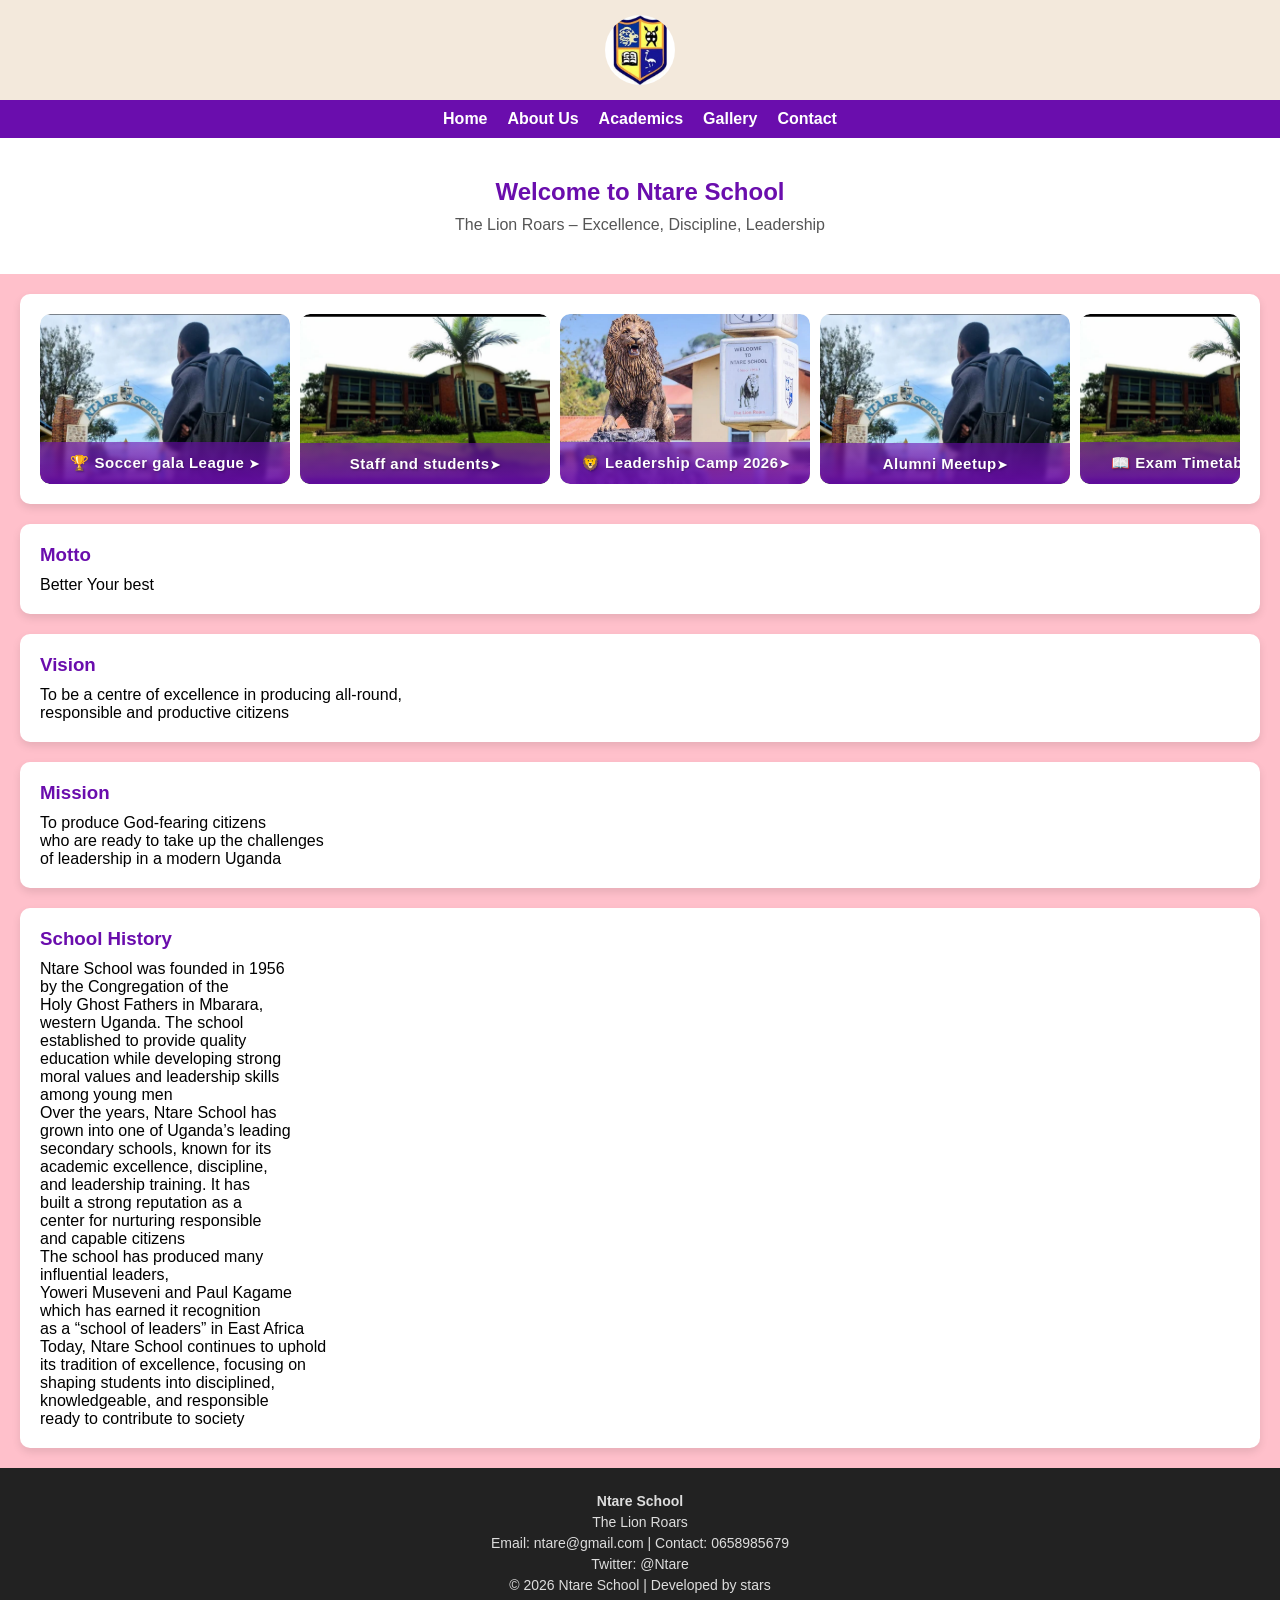
==== index.html @ 85980cd6 "Add files via upload" ====
<!DOCTYPE html>
<html lang="en">
<head>
<meta charset="UTF-8">
<meta name="viewport" content="width=device-width, initial-scale=1.0">
<title>Ntare School</title>

<style>
*{
    margin:0;
    padding:0;
    box-sizing:border-box;
}

body{
    font-family: Arial, sans-serif;
    background-color:#f9f5ef;
}


.badge {
    display: flex;
    align-items: center;
    justify-content: center;
    background-color: #f3e9dc;
    padding: 15px;
}

.badge img {
    border-radius: 50%;
}


.navbar {
    background-color: #6a0dad;
    padding: 10px;
}

.bar {
    display: flex;
    justify-content: center;
    flex-wrap: wrap;
    gap: 20px;
}

.bar a {
    color: white;
    text-decoration: none;
    font-weight: bold;
}

.bar a:hover {
    text-decoration: underline;
}


.hero {
    text-align: center;
    padding: 40px 20px;
    background-color: #fff;
}

.hero h1 {
    color: #6a0dad;
    margin-bottom: 10px;
}

.hero p {
    color: #555;
}


.container {
    display:flex;
    flex-direction: column;
    gap: 20px;
    padding: 20px;
}

.card {
    background: white;
    padding: 20px;
    border-radius: 10px;
    box-shadow: 0 4px 8px rgba(0,0,0,0.1);
}

.card h3 {
    margin-bottom: 10px;
    color: #6a0dad;
}



.slider {
    overflow: hidden;
    width: 100%;
    border-radius: 10px;
    position: relative;
}


.slide-track {
    display: flex;
    width: calc(260px * 10); 
    animation: scroll 24s linear infinite;
}


.slide {
    width: 250px;      
    flex-shrink: 0;
    margin-right: 10px;
    background-color: #f0f0f0;
    border-radius: 10px;
    overflow: hidden;   
    position: relative; 
}


.slide img {
    width: 100%;
    height: 170px;  
    object-fit: cover;   
    display: block;
    border-radius: 10px;
    transition: transform 0.2s ease;
}

.slide:hover img {
    transform: scale(1.02);
}

.slide .news-overlay {
    position: absolute;
    bottom: 0;
    left: 0;
    right: 0;
    background: linear-gradient(to top, rgba(106, 13, 173, 0.9), rgba(106, 13, 173, 0.6));
    color: white;
    padding: 12px 10px;
    text-align: center;
    backdrop-filter: blur(2px);
    border-radius: 0 0 10px 10px;
    transition: all 0.3s ease;
}


.news-overlay a {
    color: white;
    text-decoration: none;
    font-family: 'Segoe UI', 'Arial', sans-serif;
    font-weight: bold;
    font-size: 15px;
    letter-spacing: 0.5px;
    display: block;
    text-shadow: 1px 1px 2px rgba(0,0,0,0.3);
    transition: transform 0.2s, color 0.2s;
}


.news-overlay a:hover {
    color: #ffdd55;
    text-decoration: underline;
    transform: scale(1.02);
}

.news-overlay a::after {
    content: " ➤";
    font-size: 12px;
    transition: margin-left 0.2s;
    display: inline-block;
}

.news-overlay a:hover::after {
    margin-left: 5px;
}


@media (max-width: 600px) {
    .slide .news-overlay {
        padding: 8px 6px;
    }
    .news-overlay a {
        font-size: 12px;
    }
}


@keyframes scroll {
    0% {
        transform: translateX(0);
    }
    100% {
        transform: translateX(-50%); 
    }
}


.slider:hover .slide-track {
    animation-play-state: paused;
}

/* FOOTER */
.foot {
    background-color: #222;
    color: #ddd;
    text-align: center;
    padding: 20px;
}

.foot p {
    margin: 5px 0;
    font-size: 14px;
}

@media (max-width: 600px) {
    .hero h1 {
        font-size: 22px;
    }

    .bar {
        gap: 10px;
    }

    .slide {
        width: 170px;          
        margin-right: 8px;
    }
    
    .slide img {
        height: 130px;         
        object-fit: cover;
    }

    .slide-track {
        width: calc(178px * 10);
    }
}


@media (max-width: 480px) {
    .slide {
        width: 150px;
    }
    .slide img {
        height: 115px;
    }
    .slide-track {
        width: calc(158px * 10);
    }
}

/* --- Badge: smaller image on mobile --- */
@media (max-width: 600px) {
    .badge {
        padding: 10px;
    }
    .badge img {
        width: 50px !important;
        height: 50px !important;
    }
}

/* --- Navbar: stack links vertically on very small screens --- */
@media (max-width: 380px) {
    .bar {
        flex-direction: column;
        align-items: center;
        gap: 8px;
    }
    .bar a {
        font-size: 14px;
    }
}

/* --- Hero: tighter padding and smaller text on mobile --- */
@media (max-width: 600px) {
    .hero {
        padding: 25px 15px;
    }
    .hero p {
        font-size: 14px;
    }
}

/* --- Cards: reduce padding on small screens --- */
@media (max-width: 600px) {
    .container {
        padding: 12px;
        gap: 12px;
    }
    .card {
        padding: 14px;
    }
    .card h3 {
        font-size: 16px;
    }
    .card p {
        font-size: 14px;
        line-height: 1.6;
    }
}

/* --- Footer: smaller text and tighter padding on mobile --- */
@media (max-width: 600px) {
    .foot {
        padding: 15px 10px;
    }
    .foot p {
        font-size: 12px;
    }
}

/* --- All images: never overflow their container --- */
img {
    max-width: 100%;
    height: auto;
}

/* --- Prevent horizontal scroll on whole page --- */
body {
    overflow-x: hidden;
}


</style>
<link rel="stylesheet" href="school.css">
</head>

<body>

<header>
<div class="badge">
    <img src="badge.jpeg" width="70" height="70" alt="School Badge">
</div>
</header>

<nav class="navbar">
    <div class="bar">
        <a href="index.html">Home</a>
        <a href="about.html">About Us</a>
        <a href="academics.html">Academics</a>
        <a href="gallery.html">Gallery</a>
        <a href="contact.html">Contact</a>
    </div>
</nav>

<section class="hero">
    <h1>Welcome to Ntare School</h1>
    <p>The Lion Roars – Excellence, Discipline, Leadership</p>
</section>

<section class="container">

<div class="card">
  <div class="slider">
    <div class="slide-track">
      
      <div class="slide">
          <img src="rota.jpg" alt="Rota image">
          <div class="news-overlay">
              <a href="#" target="_blank">🏆 Soccer gala League </a>
          </div>
      </div>
      <div class="slide">
          <img src="library.jpg" alt="Library image">
          <div class="news-overlay">
              <a href="#" target="_blank"> Staff and students</a>
          </div>
      </div>
      <div class="slide">
          <img src="lion.jpg" alt="Lion pride">
          <div class="news-overlay">
              <a href="#" target="_blank">🦁 Leadership Camp 2026</a>
          </div>
      </div>
      
      <div class="slide">
          <img src="rota.jpg" alt="Rota duplicate for seamless loop">
          <div class="news-overlay">
              <a href="#" target="_blank">Alumni Meetup</a>
          </div>
      </div>
      <div class="slide">
          <img src="library.jpg" alt="Library duplicate">
          <div class="news-overlay">
              <a href="#" target="_blank">📖 Exam Timetable Out</a>
          </div>
      </div>
      
      
      <div class="slide">
          <img src="rota.jpg" alt="Rota seamless">
          <div class="news-overlay">
              <a href="#" target="_blank">🏆 Champions League Victory</a>
          </div>
      </div>
      <div class="slide">
          <img src="library.jpg" alt="Library seamless">
          <div class="news-overlay">
              <a href="#" target="_blank">📚 New Library Opening</a>
          </div>
      </div>
      <div class="slide">
          <img src="lion.jpg" alt="Lion seamless">
          <div class="news-overlay">
              <a href="#" target="_blank">🦁 Leadership Camp 2026</a>
          </div>
      </div>
      <div class="slide">
          <img src="rota.jpg" alt="Rota extra">
          <div class="news-overlay">
              <a href="#" target="_blank">🎓 Alumni Meetup</a>
          </div>
      </div>
      <div class="slide">
          <img src="library.jpg" alt="Library extra">
          <div class="news-overlay">
              <a href="#" target="_blank">📖 Exam Timetable Out</a>
          </div>
      </div>
    </div>
  </div>
</div>
    
    <div class="card">
        <h3>Motto</h3>
        <p>Better Your best</p>
    </div>

    <div class="card">
        <h3>Vision</h3>
        <p>
            To be a centre of excellence in producing all-round, <br>
            responsible and productive citizens
        </p>
    </div>

    <div class="card">
        <h3>Mission</h3>
        <p> To produce God-fearing citizens<br>
        who are ready to take up the challenges<br>
        of leadership in a modern Uganda
        </p>
    </div>

    <div class="card">
        <h3>School History</h3>
        <p>
Ntare School was founded in 1956 <br>
by the Congregation of the  <br>
Holy Ghost Fathers in Mbarara, <br>
western Uganda. The school  <br>
established to provide quality <br>
education while developing strong <br>
moral values and leadership skills <br>
among young men <br>
Over the years, Ntare School has <br>
grown into one of Uganda’s leading <br>
secondary schools, known for its <br>
academic excellence, discipline, <br>
and leadership training. It has <br>
built a strong reputation as a <br>
center for nurturing responsible <br>
and capable citizens <br>
The school has produced many <br>
influential leaders,  <br>
Yoweri Museveni and Paul Kagame <br>
which has earned it recognition <br>
as a “school of leaders” in East Africa <br>
Today, Ntare School continues to uphold <br>
its tradition of excellence, focusing on <br>
shaping students into disciplined, <br>
knowledgeable, and responsible  <br>
ready to contribute to society <br>
        </p>
    </div>

</section>

<footer class="foot">
    <p><strong>Ntare School</strong></p>
    <p>The Lion Roars</p>
    <p>Email: ntare@gmail.com | Contact: 0658985679</p>
    <p>Twitter: @Ntare</p>
    <p>© 2026 Ntare School | Developed by stars</p>
</footer>

</body>
</html>
---- school.css ----
/*About Page*/
#overview{
    background-color: black;
    text-align: center;
    color:white;
    font-family: Verdana, Geneva, Tahoma, sans-serif;
    text-shadow: 3px 6px 5px blue,-3px -6px 5px magenta;
     padding:15px;
}
.history{
    font-size: 1.3em;
    color:rgb(0, 0, 0);
    border: 10px solid rgb(38, 5, 61);
    text-align: center;
    padding: 50px;
    margin-left:0px;
    font-family: 'Times New Roman', Times, serif;
}
#background{
    background-color: rgb(38,5,6);
    text-align: center;
    color:rgb(255, 255, 255);
    font-family: Verdana, Geneva, Tahoma, sans-serif;
    text-shadow: 3px 6px 5px blue,-3px -6px 5px magenta;
    padding:15px;
}
.back{
    color:black;
    margin:50px;
    font-weight: bold;
    font-size: 1.1em;
}
#headteachers{
    background-color: rgb(38,5,61);
    text-align: center;
    color:white;
    font-family: Verdana, Geneva, Tahoma, sans-serif;
    text-shadow: 3px 6px 5px blue,-3px -6px 5px magenta;
    padding:15px;
}
.alumnus{
    border:5px solid black;
   text-align: center;
   background-color: black;
}
@media screen and (max-width:600px ) {
    body{
        width :100%
    }
    
}

.decoration{
    background-color: #00ffff;
    margin:0px;
}

/* =============================================
   RESPONSIVE — TABLET (max-width: 768px)
   ============================================= */
@media screen and (max-width: 768px) {

    .history {
        font-size: 1em;
        padding: 25px;
        border-width: 6px;
    }

    .back {
        margin: 25px;
        font-size: 1em;
    }

    .alumnus img {
        height: 140px;
    }
}

/* =============================================
   RESPONSIVE — MOBILE (max-width: 600px)
   ============================================= */
@media screen and (max-width: 600px) {

    .badge { padding: 10px; }
    .badge img { width: 50px; height: 50px; }

    .bar { gap: 10px; }

    .decoration { padding: 10px; }

    #overview { font-size: 17px; padding: 10px; }
    #background, #headteachers { font-size: 15px; padding: 10px; }

    .history {
        font-size: 0.85em;
        padding: 12px;
        border-width: 4px;
        text-align: left;
    }

    .back {
        margin: 12px;
        font-size: 0.9em;
        line-height: 1.7;
    }

    .alumnus {
        flex-wrap: nowrap;
        justify-content: flex-start;
        overflow-x: auto;
        -webkit-overflow-scrolling: touch;
        padding: 10px;
        gap: 8px;
    }

    .alumnus img {
        height: 120px;
        width: auto;
        flex-shrink: 0;
    }

    .foot { padding: 15px 10px; }
    .foot p { font-size: 12px; }
}

/* =============================================
   RESPONSIVE — SMALL PHONES (max-width: 380px)
   ============================================= */
@media screen and (max-width: 380px) {

    .bar {
        flex-direction: column;
        align-items: center;
        gap: 8px;
    }

    .bar a { font-size: 14px; }
    #overview { font-size: 15px; }

    .history {
        font-size: 0.78em;
        padding: 8px;
    }

    .back {
        margin: 8px;
        font-size: 0.85em;
    }

    .alumnus img { height: 100px; }
}

/* Gallery page */
 *{
      margin:0;
      padding:0;
    }
    body {
      font-family: Arial, sans-serif;
      margin: 0;
      background:pink;
    }

    .headerr{
        display:flex;
      background-color: rgb(10, 167, 167);
      height:100px;
      padding:20px;
      align-items:center;
      margin:0;
      width:100%;
    }
    
    .headerr img{
        height:280px;
        width:170px;
        margin:0;
        top:0;
        left:0;
        position:absolute;
    }
    .headerr .buttons{
        display:flex;
        gap:300px;

    }
    .headerr .buttons h1{
        font-weight: 800;
        font-style: italic;
        color:black;
    }
    .headerr .buttons button{
        height:70px;
        width:100px;
        background-color: black;
        color: rgb(230, 230, 234);
        padding:2opx;
        border-radius:10px;
        font-size:30px;
        font-weight:500;
        font-family: 'Gill Sans', 'Gill Sans MT', Calibri, 'Trebuchet MS', sans-serif;
    }
    h1 {
      text-align: center;
    }

    .tab {
      display: flex;
      justify-content:center;
      gap: 100px;
      margin-bottom: 20px;
      margin:0;
      width:100%;
      height:100px;
      background-color: pink;
      align-items:center;
    }

    .tab button {
      width:150px;
      height:50px;
      padding: 10px;
      border: none;
      background: #333;
      color: white;
      cursor: pointer;
      border-radius: 5px;
    }

    .tab button:hover {
      background: #555;
    }

    .gallery {
        margin:0;
      display:flex;
      gap: 20px;
      width:100%;
      height:100%;

    }

    .gallery img {
      width: 500px;
      height: 500px;
      object-fit: cover;
      border-radius: 10px;
      cursor: pointer;
    }

    /* Hide other sections by default */
    #classr, #libr, #labaratory, #campusg {
      display: none;
    }

    /* =============================================
   GALLERY PAGE — FULL STYLES + RESPONSIVE
   ============================================= */

* {
    margin: 0;
    padding: 0;
}

body {
    font-family: Arial, sans-serif;
    margin: 0;
    background: pink;
    overflow-x: hidden;
}

/* --- Header --- */
.headerr {
    display: flex;
    background-color: rgb(10, 167, 167);
    height: 100px;
    padding: 20px;
    align-items: center;
    margin: 0;
    width: 100%;
}

.headerr img {
    height: 280px;
    width: 170px;
    margin: 0;
    top: 0;
    left: 0;
    position: absolute;
}

.headerr .buttons {
    display: flex;
    gap: 300px;
}

.headerr .buttons h1 {
    font-weight: 800;
    font-style: italic;
    color: black;
}

.headerr .buttons button {
    height: 70px;
    width: 100px;
    background-color: black;
    color: rgb(230, 230, 234);
    border-radius: 10px;
    font-size: 30px;
    font-weight: 500;
    font-family: 'Gill Sans', 'Gill Sans MT', Calibri, 'Trebuchet MS', sans-serif;
    border: none;
    cursor: pointer;
}

h1 {
    text-align: center;
}

/* --- Tab buttons --- */
.tab {
    display: flex;
    justify-content: center;
    gap: 100px;
    margin: 0;
    width: 100%;
    height: 100px;
    background-color: pink;
    align-items: center;
}

.tab button {
    width: 150px;
    height: 50px;
    padding: 10px;
    border: none;
    background: #333;
    color: white;
    cursor: pointer;
    border-radius: 5px;
}

.tab button:hover {
    background: #555;
}

/* --- Gallery --- */
.gallery {
    margin: 0;
    display: flex;
    flex-wrap: wrap;
    gap: 20px;
    width: 100%;
    height: 100%;
    padding: 20px;
}

.gallery img {
    width: 500px;
    height: 500px;
    object-fit: cover;
    border-radius: 10px;
    cursor: pointer;
}

/* Hide other sections by default */
#classr, #libr, #labaratory, #campusg {
    display: none;
}

/* =============================================
   RESPONSIVE — TABLET (max-width: 768px)
   ============================================= */
@media screen and (max-width: 768px) {

    .headerr {
        height: auto;
        padding: 15px 15px 15px 100px;
    }

    .headerr img {
        height: 100px;
        width: 80px;
    }

    .headerr .buttons {
        gap: 40px;
        align-items: center;
    }

    .headerr .buttons h1 {
        font-size: 20px;
    }

    .headerr .buttons button {
        height: 45px;
        width: 80px;
        font-size: 18px;
    }

    .tab {
        gap: 20px;
        height: auto;
        padding: 15px 10px;
        flex-wrap: wrap;
    }

    .tab button {
        width: 120px;
        height: 45px;
        font-size: 13px;
    }

    .gallery {
        padding: 15px;
        gap: 15px;
    }

    .gallery img {
        width: calc(50% - 10px);
        height: 220px;
    }
}

/* =============================================
   RESPONSIVE — MOBILE (max-width: 600px)
   ============================================= */
@media screen and (max-width: 600px) {

    .headerr {
        height: auto;
        padding: 10px 10px 10px 80px;
        gap: 10px;
    }

    .headerr img {
        height: 70px;
        width: 60px;
    }

    .headerr .buttons {
        gap: 15px;
        flex-direction: column;
        align-items: flex-start;
    }

    .headerr .buttons h1 {
        font-size: 16px;
    }

    .headerr .buttons button {
        height: 35px;
        width: 65px;
        font-size: 14px;
        border-radius: 6px;
    }

    .tab {
        gap: 8px;
        padding: 12px 8px;
        height: auto;
        flex-wrap: wrap;
        justify-content: center;
    }

    .tab button {
        width: 90px;
        height: 38px;
        font-size: 11px;
        padding: 6px;
    }

    .gallery {
        flex-direction: column;
        align-items: center;
        padding: 10px;
        gap: 12px;
    }

    .gallery img {
        width: 100%;
        height: 220px;
    }
}

/* =============================================
   RESPONSIVE — SMALL PHONES (max-width: 380px)
   ============================================= */
@media screen and (max-width: 380px) {

    .headerr {
        padding: 8px 8px 8px 70px;
    }

    .headerr img {
        height: 55px;
        width: 50px;
    }

    .headerr .buttons h1 {
        font-size: 13px;
    }

    .headerr .buttons button {
        height: 30px;
        width: 55px;
        font-size: 12px;
    }

    .tab button {
        width: 75px;
        height: 34px;
        font-size: 10px;
    }

    .gallery img {
        height: 180px;
    }
}
    /* Academics Page*/
   


main{
    padding: 10px;
    background-color: pink;

}
.mm {
    color: maroon;

}
.grown{
    background-color: peru;
}
table{
    width: 100%;
    border-collapse: collapse;
    background: whitesmoke;

}
#td{
    align-items: center;
    color:blue;
    border: none;
}
table th, table td{
    padding: 15px;
    
    text-align: left;

}
.sport-A{
    display: grid;
    gap: 20px;
    margin-top: 20px;

}
#list{
    color: #333;
}
.hero{
    align-content: center;
}
#curriculum table{
    align-items: center;
    align-content: center;

}
.sport{
    text-align: center;
    
}
#books{
    width:40%;
    float :left;
}
#teachers{
    width:40%;
    float :right;
}
#co-curricular {
    
    display: block;
    clear : both;
}
.book{
    background-color:whitesmoke;
    font-size: 20px;
    font-family: Arial, Helvetica, sans-serif;
    gap:20px;
    margin-top: 50px;

}

#co-curricular h2{
    color: maroon;
}
#curriculum h2{
    color: yellow; 
}
.table h3{
    color: maroon;
}
#curriculum p{
    color: white;
}
#books {
   color: maroon; 
}
#t{
    color:blue;
    border: none;
}
#teachers {
    color:maroon;
} 

.sport {
     color: maroon;

}
.table{
    display: flex;
    
    gap: 50px;
    margin-top: 20px;
    background-color: whitesmoke;
    font-size: 20px;
    font-family: Arial, Helvetica, sans-serif;


}
.myimage{
    background-image: url(camp.jpg);
    background-repeat: no-repeat;
    background-position: relative;
    background-attachment: fixed;
    background-size: cover;
    color: blue;
    font-size: 1.3em;
    font-family: Verdana, Geneva, Tahoma, sans-serif;
    opacity: 2,0;
    width: 100%;
    height: 300px;
}

/* =============================================
   ACADEMICS PAGE RESPONSIVE
   ============================================= */

/* --- Tablet (max-width: 768px) --- */
@media screen and (max-width: 768px) {

    .myimage {
        height: 200px;
        background-attachment: scroll;
    }

    .table {
        flex-direction: column;
        gap: 20px;
    }

    #books {
        width: 100%;
        float: none;
    }

    #teachers {
        width: 100%;
        float: none;
    }

    .book {
        font-size: 16px;
        margin-top: 30px;
    }

    table th, table td {
        padding: 10px;
        font-size: 15px;
    }
}

/* --- Mobile (max-width: 600px) --- */
@media screen and (max-width: 600px) {

    main {
        padding: 6px;
    }

    .myimage {
        height: 160px;
        background-attachment: scroll;
        font-size: 1em;
    }

    .myimage h2 {
        font-size: 16px;
    }

    .myimage p {
        font-size: 13px;
    }

    .mm {
        padding: 10px;
        font-size: 14px;
    }

    /* Tables stack on mobile */
    .table {
        flex-direction: column;
        gap: 15px;
        font-size: 15px;
        padding: 10px;
    }

    table {
        width: 100%;
        font-size: 13px;
    }

    table th, table td {
        padding: 8px;
        font-size: 13px;
    }

    /* Books and teachers stack vertically */
    #books {
        width: 100%;
        float: none;
        padding: 10px;
        font-size: 15px;
    }

    #teachers {
        width: 100%;
        float: none;
        padding: 10px;
        font-size: 15px;
    }

    #co-curricular {
        clear: both;
        padding: 10px;
    }

    .book {
        font-size: 15px;
        margin-top: 20px;
        padding: 10px;
    }

    .sport-A {
        gap: 12px;
        margin-top: 12px;
    }

    .sport {
        padding: 10px;
        font-size: 15px;
    }

    #list {
        padding-left: 20px;
        font-size: 14px;
    }

    /* Navbar */
    .bar {
        gap: 10px;
    }

    /* Badge */
    .badge { padding: 10px; }
    .badge img { width: 50px; height: 50px; }

    /* Footer */
    .foot { padding: 15px 10px; }
    .foot p { font-size: 12px; }
}

/* --- Small phones (max-width: 380px) --- */
@media screen and (max-width: 380px) {

    .bar {
        flex-direction: column;
        align-items: center;
        gap: 8px;
    }

    .bar a { font-size: 14px; }

    .myimage {
        height: 130px;
        font-size: 0.85em;
    }

    table th, table td {
        padding: 6px;
        font-size: 12px;
    }

    .book {
        font-size: 13px;
    }

    #books, #teachers {
        font-size: 13px;
    }
}

/* CONTACT PAGE */
.final{
  display: flex; /*puts the children divs in a row*/
  gap : 30px; /* space between them */
}

.mess {
 /* makes them equal width */ text-align: justify; border-radius: 10%;
  padding: 20px; background-color: whitesmoke;
}
 
.overlay h1 {font-size: 50px;margin: 0;}
.overlay p {font-size: 30px;color: #ffd700; }

#sch{
    font-family: 'Times New Roman', Times, serif;
    font-size: 30px;flex-direction: right; margin: 0;}
hr{height: 5px;border:none; background: yellow; border-style: groove;}
#slogan{
    font-style: italic;
    font-size: 15px;
    color: aliceblue;
    margin: 0;
    
}
footer{
    background-color:dark blue;}
table{
    width: 50%;
    border-radius: 50%; border-collapse: collapse;
    border-style: groove;
}
.icon{
    align-items: right; display: flex;}

button{
    color:whitesmoke;background:rgb(2, 19, 2); text-align: center;
    font-family: Cambria, Cochin, Georgia, Times, 'Times New Roman', serif;
    border-radius: 10%; height: 50px; width: 70px;
}
button:hover{ background-color: royalblue;}
.tel{
    display: flex;
    gap:200px;
    align-items:center;
    justify-content:center;
    padding:20px;
    font-weight:500;
    font-family: Georgia, 'Times New Roman', Times, serif;
}
.mes{
    width:380px;
    display:flex;
    flex-direction:column;
    gap:25px;
}
.mess input{
padding:10px;
height:20px;
width:200px;

}
.mess textarea{
resize:none;
width:200px;
}


.nta {  position: relative;
  width: 100%;  height: 300px;   overflow: hidden;}

.nta img {width: 100%;height: 100%; object-fit: cover; opacity: 90%; }

.overlay {position: absolute;
  top: 50%;left: 50px;transform: translateY(-50%);color: white;
}


/* =============================================
   CONTACT PAGE RESPONSIVE
   ============================================= */

/* --- Tablet (max-width: 768px) --- */
@media screen and (max-width: 768px) {

    .final {
        flex-direction: column;
        gap: 20px;
    }

    .mess {
        width: 100%;
        padding: 15px;
    }

    .tel {
        gap: 50px;
        padding: 15px;
    }

    table {
        width: 100%;
    }

    .mes {
        width: 100%;
        gap: 15px;
    }

    .mess input {
        width: 100%;
    }

    .mess textarea {
        width: 100%;
    }

    .nta {
        height: 220px;
    }

    .overlay h1 {
        font-size: 35px;
    }

    .overlay p {
        font-size: 20px;
    }

    button {
        width: 100%;
        height: 45px;
        border-radius: 8px;
    }
}

/* --- Mobile (max-width: 600px) --- */
@media screen and (max-width: 600px) {

    /* Badge */
    .badge { padding: 10px; }
    .badge img { width: 50px; height: 50px; }

    /* Hero */
    .hero {
        padding: 20px 10px;
    }

    .hero h1 {
        font-size: 20px;
    }

    /* Banner image */
    .nta {
        height: 160px;
    }

    .overlay {
        left: 15px;
    }

    .overlay h1 {
        font-size: 22px;
    }

    .overlay p {
        font-size: 15px;
    }

    /* Contact layout stacks fully */
    .final {
        flex-direction: column;
        gap: 15px;
        padding: 0 10px;
    }

    .mess {
        width: 100%;
        padding: 12px;
        border-radius: 8px;
    }

    /* Address/Email/Phone section */
    .tel {
        flex-direction: column;
        gap: 5px;
        padding: 10px;
        text-align: center;
    }

    table {
        width: 100%;
        border: none;
    }

    /* Form fields full width */
    .mes {
        width: 100%;
        gap: 12px;
    }

    .mess input {
        width: 100%;
        height: 35px;
        padding: 8px;
        font-size: 14px;
    }

    .mess textarea {
        width: 100%;
        font-size: 14px;
    }

    /* Submit button full width */
    button {
        width: 100%;
        height: 45px;
        font-size: 15px;
        border-radius: 8px;
        margin-top: 5px;
    }

    /* Questions section text */
    .mess h2 {
        font-size: 18px;
    }

    .mess p {
        font-size: 13px;
        line-height: 1.6;
    }

    /* Footer */
    .foot { padding: 15px 10px; }
    .foot p { font-size: 12px; }

    /* Navbar */
    .bar { gap: 10px; }
}

/* --- Small phones (max-width: 380px) --- */
@media screen and (max-width: 380px) {

    .bar {
        flex-direction: column;
        align-items: center;
        gap: 8px;
    }

    .bar a { font-size: 14px; }

    .nta { height: 130px; }

    .overlay h1 { font-size: 18px; }
    .overlay p { font-size: 13px; }

    .mess input {
        height: 32px;
        font-size: 13px;
    }

    .mess textarea {
        font-size: 13px;
    }

    button {
        height: 40px;
        font-size: 13px;
    }
}
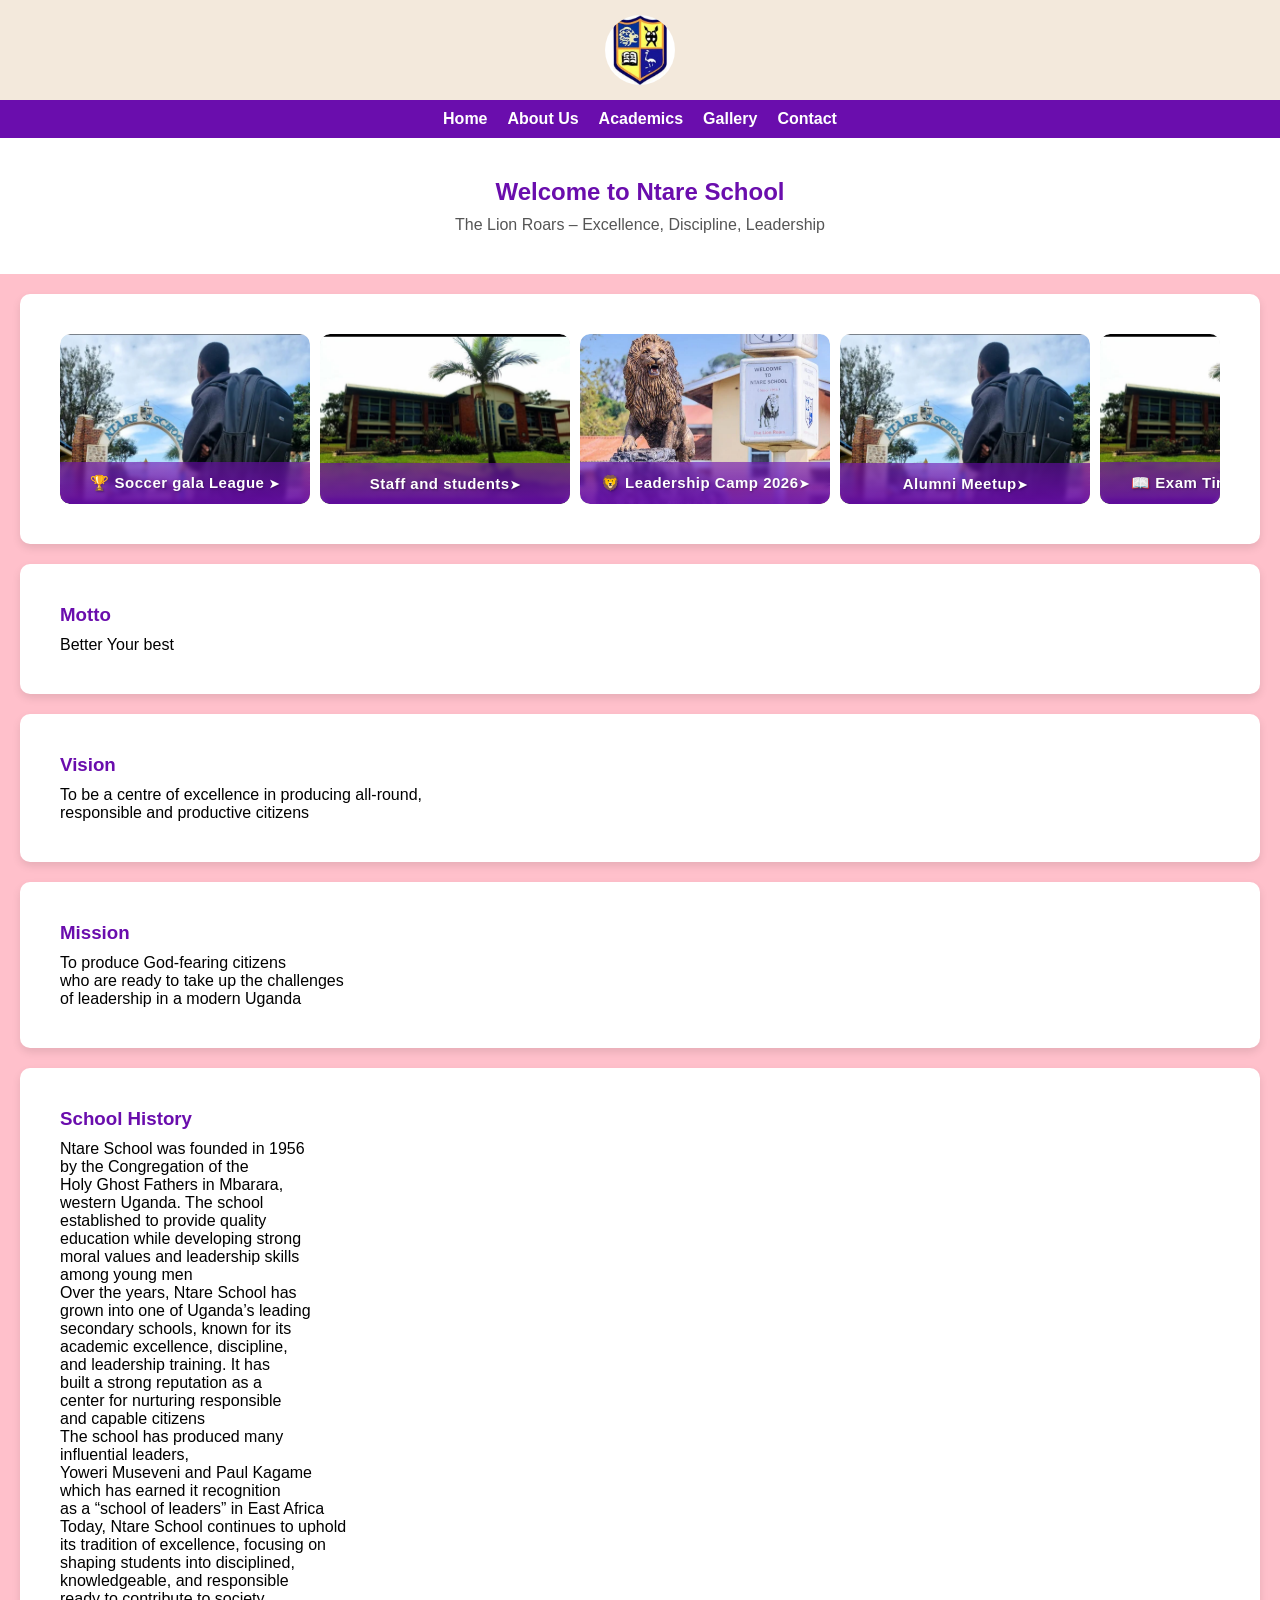
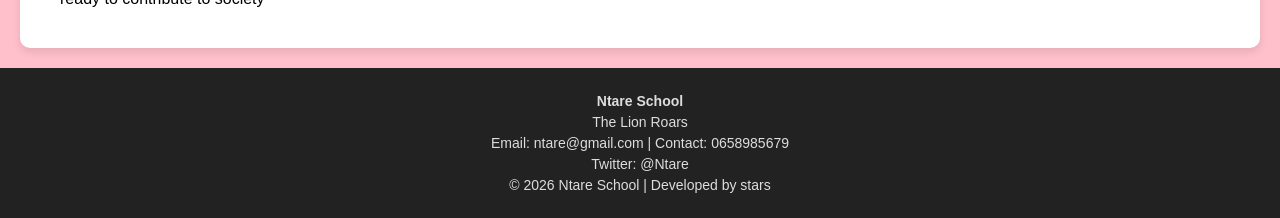
==== commit 34d9b5d9: "Update index.html" ====
--- a/index.html
+++ b/index.html
@@ -82,6 +82,9 @@
     padding: 20px;
     border-radius: 10px;
     box-shadow: 0 4px 8px rgba(0,0,0,0.1);
+    align-item:center;
+    padding:40px 40px;
+    justify-content:center;
 }
 
 .card h3 {
@@ -487,4 +490,4 @@
 </footer>
 
 </body>
-</html>+</html>
--- a/school.css
+++ b/school.css
@@ -149,6 +149,42 @@
     }
 
     .alumnus img { height: 100px; }
+}
+    /* =============================================
+   FIX — history pre overflow on mobile
+   ============================================= */
+
+.history {
+    white-space: pre-wrap;
+    word-wrap: break-word;
+    overflow-wrap: break-word;
+    overflow-x: hidden;
+    max-width: 100%;
+    box-sizing: border-box;
+}
+
+.decoration {
+    overflow-x: hidden;
+    max-width: 100%;
+}
+
+body {
+    overflow-x: hidden;
+    max-width: 100%;
+}
+
+pre {
+    overflow-x: hidden;
+    white-space: pre-wrap;
+    word-wrap: break-word;
+    max-width: 100%;
+}
+
+@media screen and (max-width: 600px) {
+    .history {
+        width: 100%;
+        word-break: break-word;
+    }
 }
 
 /* Gallery page */
@@ -1082,4 +1118,4 @@
         height: 40px;
         font-size: 13px;
     }
-}+}
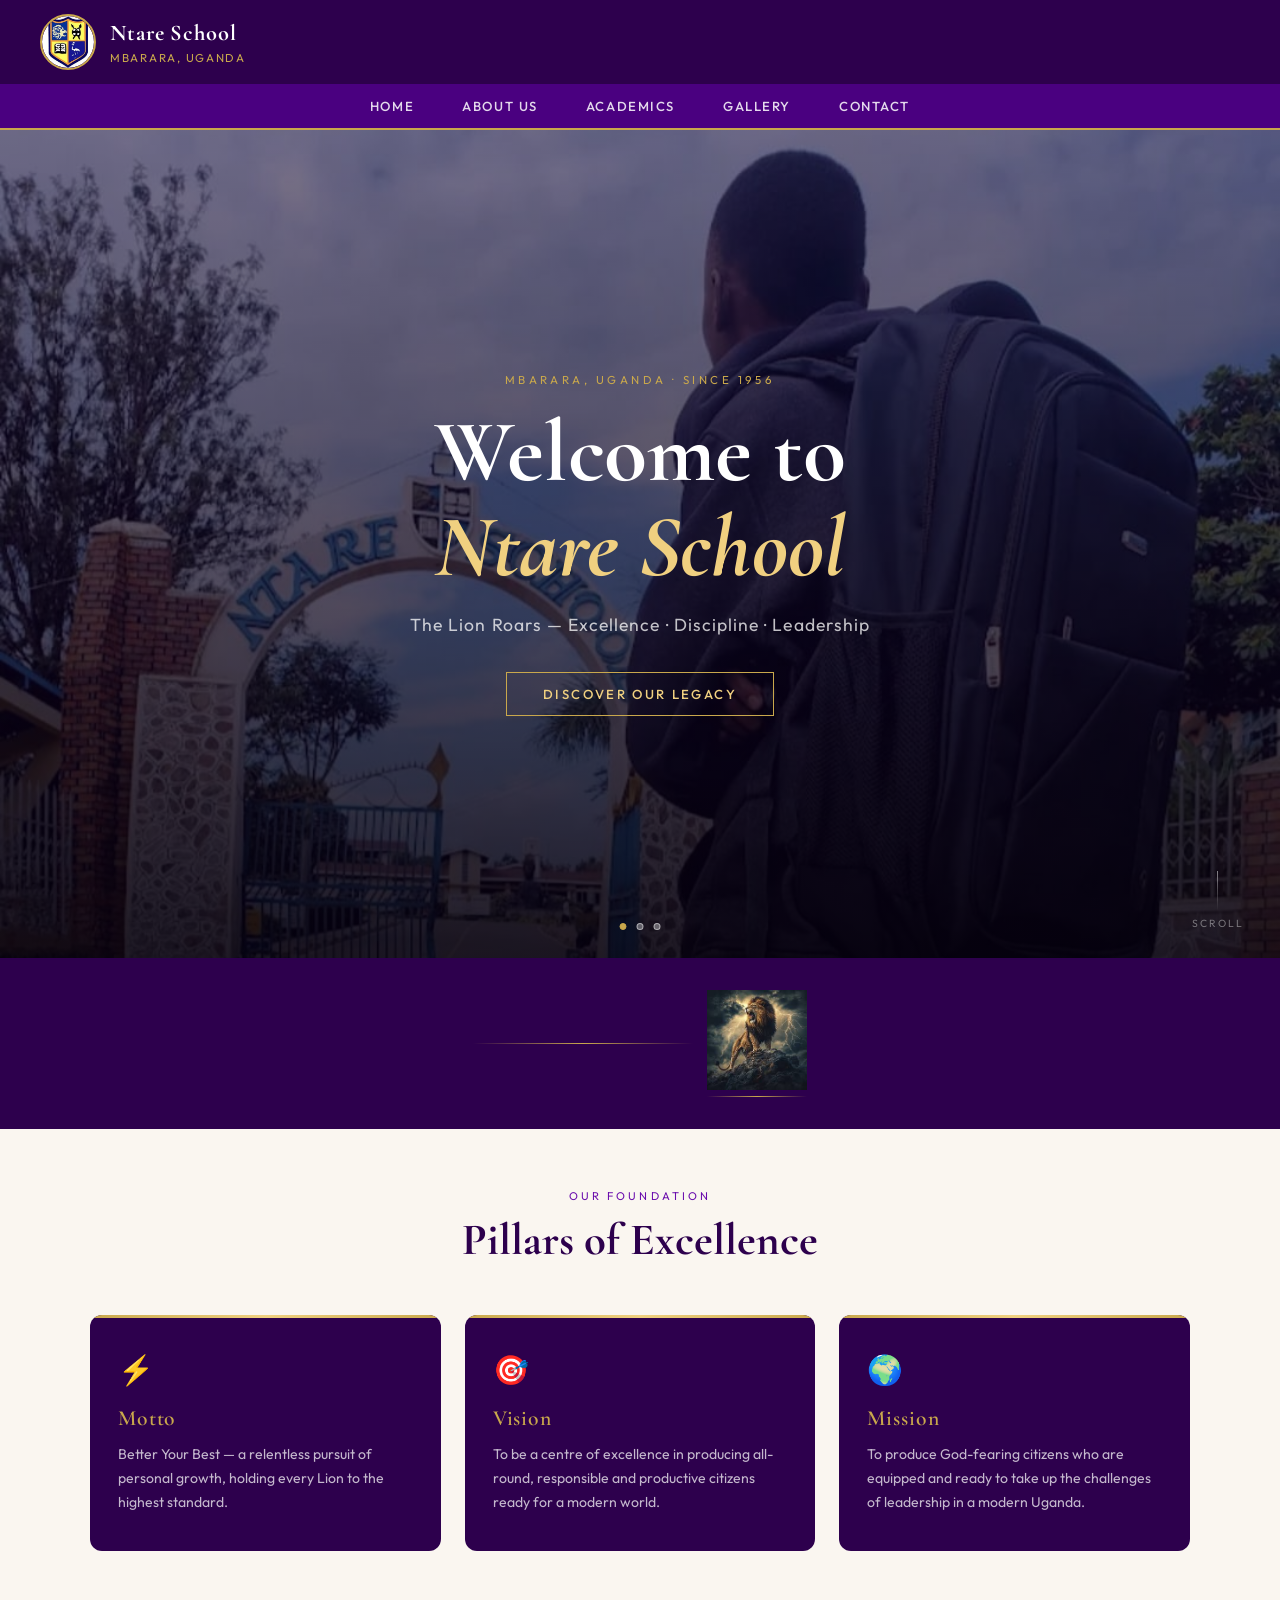
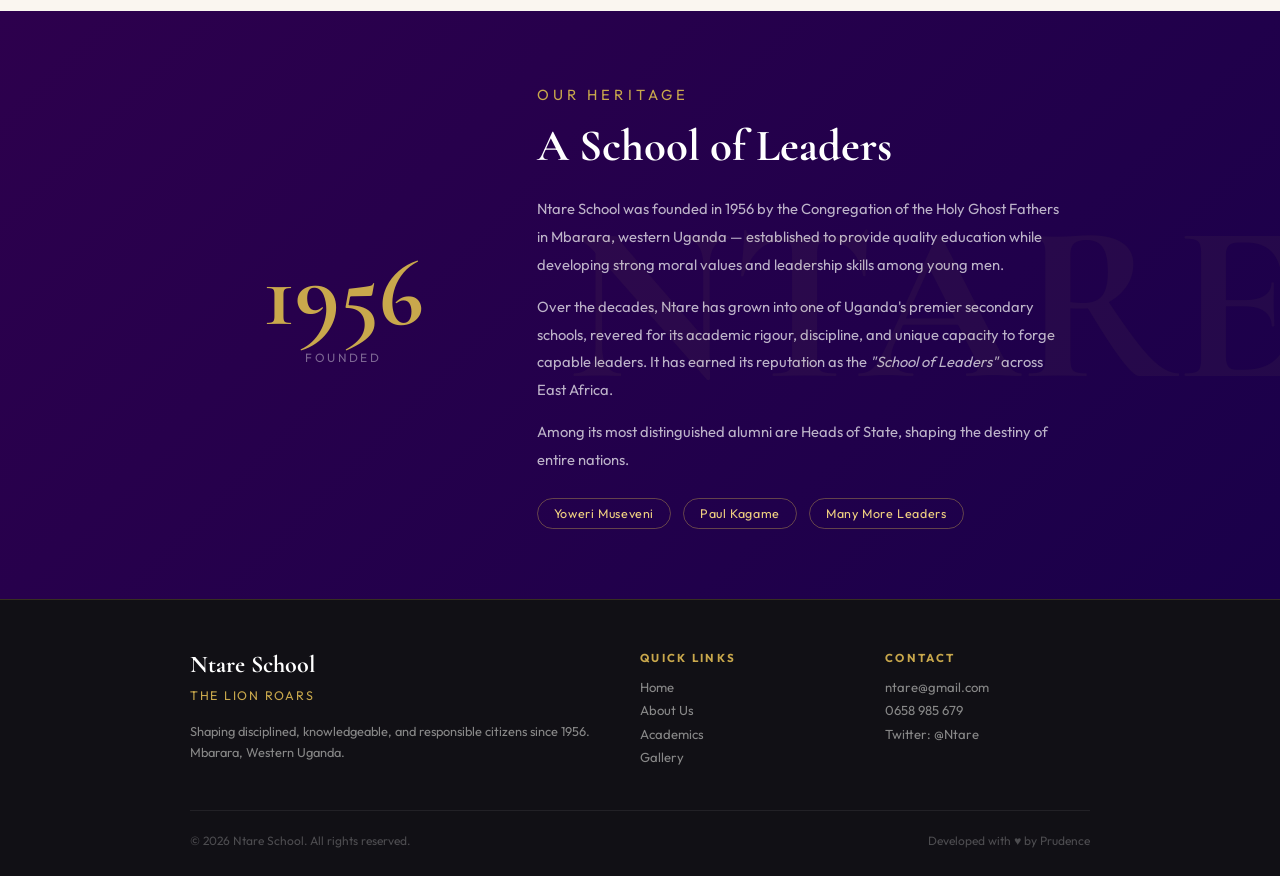
==== commit 67fd3924: "Update index.html" ====
--- a/index.html
+++ b/index.html
@@ -3,491 +3,747 @@
 <head>
 <meta charset="UTF-8">
 <meta name="viewport" content="width=device-width, initial-scale=1.0">
-<title>Ntare School</title>
+<title>Ntare School – The Lion Roars</title>
+<link href="https://fonts.googleapis.com/css2?family=Cormorant+Garamond:wght@400;600;700&family=Outfit:wght@300;400;500;600&display=swap" rel="stylesheet">
 
 <style>
-*{
-    margin:0;
-    padding:0;
-    box-sizing:border-box;
-}
-
-body{
-    font-family: Arial, sans-serif;
-    background-color:#f9f5ef;
-}
-
-
-.badge {
-    display: flex;
-    align-items: center;
-    justify-content: center;
-    background-color: #f3e9dc;
-    padding: 15px;
-}
-
-.badge img {
-    border-radius: 50%;
-}
-
-
+:root {
+  --royal: #4a0080;
+  --royal-dark: #2d004d;
+  --royal-mid: #6a0dad;
+  --gold: #c9a84c;
+  --gold-light: #f0d080;
+  --cream: #faf6f0;
+  --dark: #111015;
+  --text-muted: #888;
+  --white: #fff;
+}
+
+*, *::before, *::after {
+  margin: 0;
+  padding: 0;
+  box-sizing: border-box;
+}
+
+html { scroll-behavior: smooth; }
+
+body {
+  font-family: 'Outfit', sans-serif;
+  background-color: var(--cream);
+  color: var(--dark);
+  overflow-x: hidden;
+}
+
+/* ─── HEADER / BADGE ─── */
+.site-header {
+  display: flex;
+  align-items: center;
+  justify-content: space-between;
+  padding: 14px 40px;
+  background: var(--royal-dark);
+  position: relative;
+  z-index: 100;
+}
+
+.header-brand {
+  display: flex;
+  align-items: center;
+  gap: 14px;
+}
+
+.badge-ring {
+  width: 56px;
+  height: 56px;
+  border-radius: 50%;
+  border: 2px solid var(--gold);
+  overflow: hidden;
+  flex-shrink: 0;
+  background: #2d004d;
+}
+
+.badge-ring img {
+  width: 100%;
+  height: 100%;
+  object-fit: cover;
+  border-radius: 50%;
+}
+
+.brand-text h2 {
+  font-family: 'Cormorant Garamond', serif;
+  font-size: 1.4rem;
+  font-weight: 700;
+  color: var(--white);
+  letter-spacing: 0.04em;
+}
+
+.brand-text span {
+  font-size: 0.72rem;
+  color: var(--gold);
+  letter-spacing: 0.15em;
+  text-transform: uppercase;
+}
+
+/* ─── NAVBAR ─── */
 .navbar {
-    background-color: #6a0dad;
-    padding: 10px;
+  background: var(--royal);
+  border-bottom: 2px solid var(--gold);
 }
 
 .bar {
-    display: flex;
-    justify-content: center;
-    flex-wrap: wrap;
-    gap: 20px;
+  display: flex;
+  justify-content: center;
+  flex-wrap: wrap;
+  gap: 0;
 }
 
 .bar a {
-    color: white;
-    text-decoration: none;
-    font-weight: bold;
-}
-
-.bar a:hover {
-    text-decoration: underline;
-}
-
-
+  color: rgba(255,255,255,0.85);
+  text-decoration: none;
+  font-size: 0.82rem;
+  font-weight: 500;
+  letter-spacing: 0.12em;
+  text-transform: uppercase;
+  padding: 14px 24px;
+  position: relative;
+  transition: color 0.25s;
+}
+
+.bar a::after {
+  content: '';
+  position: absolute;
+  bottom: 0; left: 50%; right: 50%;
+  height: 2px;
+  background: var(--gold);
+  transition: left 0.25s, right 0.25s;
+}
+
+.bar a:hover { color: var(--gold-light); }
+.bar a:hover::after { left: 12%; right: 12%; }
+
+/* ─── HERO BACKGROUND SLIDER ─── */
 .hero {
-    text-align: center;
-    padding: 40px 20px;
-    background-color: #fff;
-}
-
-.hero h1 {
-    color: #6a0dad;
-    margin-bottom: 10px;
-}
-
-.hero p {
-    color: #555;
-}
-
-
-.container {
-    display:flex;
-    flex-direction: column;
-    gap: 20px;
-    padding: 20px;
-}
-
-.card {
-    background: white;
-    padding: 20px;
-    border-radius: 10px;
-    box-shadow: 0 4px 8px rgba(0,0,0,0.1);
-    align-item:center;
-    padding:40px 40px;
-    justify-content:center;
-}
-
-.card h3 {
-    margin-bottom: 10px;
-    color: #6a0dad;
-}
-
-
-
-.slider {
-    overflow: hidden;
-    width: 100%;
-    border-radius: 10px;
-    position: relative;
-}
-
-
-.slide-track {
-    display: flex;
-    width: calc(260px * 10); 
-    animation: scroll 24s linear infinite;
-}
-
-
-.slide {
-    width: 250px;      
-    flex-shrink: 0;
-    margin-right: 10px;
-    background-color: #f0f0f0;
-    border-radius: 10px;
-    overflow: hidden;   
-    position: relative; 
-}
-
-
-.slide img {
-    width: 100%;
-    height: 170px;  
-    object-fit: cover;   
-    display: block;
-    border-radius: 10px;
-    transition: transform 0.2s ease;
-}
-
-.slide:hover img {
-    transform: scale(1.02);
-}
-
-.slide .news-overlay {
-    position: absolute;
-    bottom: 0;
-    left: 0;
-    right: 0;
-    background: linear-gradient(to top, rgba(106, 13, 173, 0.9), rgba(106, 13, 173, 0.6));
-    color: white;
-    padding: 12px 10px;
-    text-align: center;
-    backdrop-filter: blur(2px);
-    border-radius: 0 0 10px 10px;
-    transition: all 0.3s ease;
-}
-
-
-.news-overlay a {
-    color: white;
-    text-decoration: none;
-    font-family: 'Segoe UI', 'Arial', sans-serif;
-    font-weight: bold;
-    font-size: 15px;
-    letter-spacing: 0.5px;
-    display: block;
-    text-shadow: 1px 1px 2px rgba(0,0,0,0.3);
-    transition: transform 0.2s, color 0.2s;
-}
-
-
-.news-overlay a:hover {
-    color: #ffdd55;
-    text-decoration: underline;
-    transform: scale(1.02);
-}
-
-.news-overlay a::after {
-    content: " ➤";
-    font-size: 12px;
-    transition: margin-left 0.2s;
-    display: inline-block;
-}
-
-.news-overlay a:hover::after {
-    margin-left: 5px;
-}
-
-
-@media (max-width: 600px) {
-    .slide .news-overlay {
-        padding: 8px 6px;
-    }
-    .news-overlay a {
-        font-size: 12px;
-    }
-}
-
-
-@keyframes scroll {
-    0% {
-        transform: translateX(0);
-    }
-    100% {
-        transform: translateX(-50%); 
-    }
-}
-
-
-.slider:hover .slide-track {
-    animation-play-state: paused;
-}
-
-/* FOOTER */
-.foot {
-    background-color: #222;
-    color: #ddd;
-    text-align: center;
-    padding: 20px;
-}
-
-.foot p {
-    margin: 5px 0;
-    font-size: 14px;
-}
-
-@media (max-width: 600px) {
-    .hero h1 {
-        font-size: 22px;
-    }
-
-    .bar {
-        gap: 10px;
-    }
-
-    .slide {
-        width: 170px;          
-        margin-right: 8px;
-    }
-    
-    .slide img {
-        height: 130px;         
-        object-fit: cover;
-    }
-
-    .slide-track {
-        width: calc(178px * 10);
-    }
-}
-
+  position: relative;
+  height: 92vh;
+  min-height: 520px;
+  overflow: hidden;
+  display: flex;
+  align-items: center;
+  justify-content: center;
+}
+
+.hero-slides {
+  position: absolute;
+  inset: 0;
+  display: flex;
+  width: 300%;  /* 3 slides */
+  animation: bgSlide 15s ease-in-out infinite;
+}
+
+.hero-slide {
+  width: 33.333%;
+  height: 100%;
+  background-size: cover;
+  background-position: center;
+  flex-shrink: 0;
+}
+
+.hero-slide:nth-child(1) { background-image: url('rota.jpg'); }
+.hero-slide:nth-child(2) { background-image: url('library.jpg'); }
+.hero-slide:nth-child(3) { background-image: url('lion.jpg'); }
+
+/* Dark gradient overlay on each slide */
+.hero-slides::after {
+  content: '';
+  position: absolute;
+  inset: 0;
+  background: linear-gradient(
+    to bottom,
+    rgba(20,0,40,0.55) 0%,
+    rgba(10,0,25,0.72) 60%,
+    rgba(5,0,15,0.88) 100%
+  );
+  pointer-events: none;
+}
+
+@keyframes bgSlide {
+  0%,  28%  { transform: translateX(0); }
+  33%,  61%  { transform: translateX(-33.333%); }
+  66%, 94%  { transform: translateX(-66.666%); }
+  100%       { transform: translateX(0); }
+}
+
+/* Hero content */
+.hero-content {
+  position: relative;
+  z-index: 10;
+  text-align: center;
+  padding: 20px;
+}
+
+.hero-eyebrow {
+  font-size: 0.72rem;
+  letter-spacing: 0.3em;
+  text-transform: uppercase;
+  color: var(--gold);
+  margin-bottom: 18px;
+  opacity: 0;
+  animation: fadeUp 0.9s 0.3s forwards;
+}
+
+.hero-title {
+  font-family: 'Cormorant Garamond', serif;
+  font-size: clamp(2.8rem, 7vw, 5.5rem);
+  font-weight: 700;
+  color: var(--white);
+  line-height: 1.08;
+  margin-bottom: 18px;
+  opacity: 0;
+  animation: fadeUp 0.9s 0.55s forwards;
+}
+
+.hero-title em {
+  font-style: italic;
+  color: var(--gold-light);
+}
+
+.hero-tagline {
+  font-size: clamp(0.9rem, 2vw, 1.1rem);
+  color: rgba(255,255,255,0.75);
+  letter-spacing: 0.06em;
+  margin-bottom: 36px;
+  opacity: 0;
+  animation: fadeUp 0.9s 0.8s forwards;
+}
+
+.hero-btn {
+  display: inline-block;
+  padding: 13px 36px;
+  background: transparent;
+  border: 1.5px solid var(--gold);
+  color: var(--gold-light);
+  font-family: 'Outfit', sans-serif;
+  font-size: 0.82rem;
+  font-weight: 500;
+  letter-spacing: 0.18em;
+  text-transform: uppercase;
+  text-decoration: none;
+  cursor: pointer;
+  transition: background 0.3s, color 0.3s;
+  opacity: 0;
+  animation: fadeUp 0.9s 1s forwards;
+}
+
+.hero-btn:hover {
+  background: var(--gold);
+  color: var(--royal-dark);
+}
+
+/* Slide indicator dots */
+.hero-dots {
+  position: absolute;
+  bottom: 28px;
+  left: 50%;
+  transform: translateX(-50%);
+  display: flex;
+  gap: 10px;
+  z-index: 20;
+}
+
+.hero-dots span {
+  width: 7px; height: 7px;
+  border-radius: 50%;
+  background: rgba(255,255,255,0.35);
+  border: 1px solid rgba(255,255,255,0.5);
+  transition: background 0.3s;
+}
+
+.hero-dots span.active { background: var(--gold); border-color: var(--gold); }
+
+/* Scroll hint */
+.scroll-hint {
+  position: absolute;
+  bottom: 28px;
+  right: 36px;
+  z-index: 20;
+  display: flex;
+  flex-direction: column;
+  align-items: center;
+  gap: 6px;
+  opacity: 0;
+  animation: fadeIn 1s 1.5s forwards;
+}
+
+.scroll-hint span {
+  font-size: 0.65rem;
+  letter-spacing: 0.2em;
+  text-transform: uppercase;
+  color: rgba(255,255,255,0.4);
+}
+
+.scroll-line {
+  width: 1px;
+  height: 40px;
+  background: linear-gradient(to bottom, rgba(255,255,255,0.5), transparent);
+  animation: scrollPulse 1.8s ease-in-out infinite;
+}
+
+@keyframes scrollPulse {
+  0%, 100% { opacity: 0.3; transform: scaleY(1); }
+  50% { opacity: 1; transform: scaleY(1.2); }
+}
+
+@keyframes fadeUp {
+  from { opacity: 0; transform: translateY(22px); }
+  to   { opacity: 1; transform: translateY(0); }
+}
+
+@keyframes fadeIn {
+  to { opacity: 1; }
+}
+
+/* ─── GOLD DIVIDER ─── */
+.gold-divider {
+  display: flex;
+  align-items: center;
+  justify-content: center;
+  gap: 14px;
+  padding: 32px 40px;
+  background: var(--royal-dark);
+}
+
+.gold-divider .line {
+  flex: 1;
+  max-width: 220px;
+  height: 1px;
+  background: linear-gradient(to right, transparent, var(--gold), transparent);
+}
+
+.gold-divider .lion-icon {
+  font-size: 1.4rem;
+  color: var(--gold);
+}
+
+/* ─── INFO CARDS ─── */
+.cards-section {
+  padding: 60px 40px;
+  background: var(--cream);
+}
+
+.section-label {
+  text-align: center;
+  margin-bottom: 48px;
+}
+
+.section-label p {
+  font-size: 0.7rem;
+  letter-spacing: 0.28em;
+  text-transform: uppercase;
+  color: var(--royal-mid);
+  margin-bottom: 10px;
+}
+
+.section-label h2 {
+  font-family: 'Cormorant Garamond', serif;
+  font-size: clamp(1.8rem, 4vw, 2.8rem);
+  font-weight: 700;
+  color: var(--royal-dark);
+}
+
+.cards-grid {
+  display: grid;
+  grid-template-columns: repeat(auto-fit, minmax(230px, 1fr));
+  gap: 24px;
+  max-width: 1100px;
+  margin: 0 auto;
+}
+
+.info-card {
+  background: var(--royal-dark);
+  border-radius: 12px;
+  padding: 36px 28px;
+  position: relative;
+  overflow: hidden;
+  transition: transform 0.3s, box-shadow 0.3s;
+}
+
+.info-card::before {
+  content: '';
+  position: absolute;
+  top: 0; left: 0; right: 0;
+  height: 3px;
+  background: linear-gradient(to right, var(--gold), var(--gold-light), var(--gold));
+}
+
+.info-card:hover {
+  transform: translateY(-6px);
+  box-shadow: 0 20px 50px rgba(74, 0, 128, 0.25);
+}
+
+.card-icon {
+  font-size: 1.8rem;
+  margin-bottom: 18px;
+}
+
+.info-card h3 {
+  font-family: 'Cormorant Garamond', serif;
+  font-size: 1.35rem;
+  font-weight: 600;
+  color: var(--gold);
+  margin-bottom: 12px;
+  letter-spacing: 0.04em;
+}
+
+.info-card p {
+  font-size: 0.88rem;
+  color: rgba(255,255,255,0.72);
+  line-height: 1.7;
+}
+
+/* ─── HISTORY SECTION ─── */
+.history-section {
+  padding: 70px 40px;
+  background: linear-gradient(135deg, var(--royal-dark) 0%, #1a004a 100%);
+  position: relative;
+  overflow: hidden;
+}
+
+.history-section::before {
+  content: 'NTARE';
+  position: absolute;
+  right: -20px;
+  top: 50%;
+  transform: translateY(-50%);
+  font-family: 'Cormorant Garamond', serif;
+  font-size: 14rem;
+  font-weight: 700;
+  color: rgba(201,168,76,0.05);
+  line-height: 1;
+  pointer-events: none;
+  user-select: none;
+}
+
+.history-inner {
+  max-width: 860px;
+  margin: 0 auto;
+  display: grid;
+  grid-template-columns: 1fr 2fr;
+  gap: 60px;
+  align-items: center;
+}
+
+.history-year {
+  text-align: center;
+}
+
+.history-year .big-year {
+  font-family: 'Cormorant Garamond', serif;
+  font-size: 6rem;
+  font-weight: 700;
+  color: var(--gold);
+  line-height: 1;
+  display: block;
+}
+
+.history-year p {
+  font-size: 0.75rem;
+  letter-spacing: 0.2em;
+  text-transform: uppercase;
+  color: rgba(255,255,255,0.4);
+  margin-top: 8px;
+}
+
+.history-text .section-label {
+  text-align: left;
+  margin-bottom: 22px;
+}
+
+.history-text .section-label p { color: var(--gold); }
+.history-text .section-label h2 { color: var(--white); }
+
+.history-text p {
+  font-size: 0.92rem;
+  color: rgba(255,255,255,0.7);
+  line-height: 1.9;
+}
+
+.history-text p + p { margin-top: 14px; }
+
+.alumni-row {
+  display: flex;
+  gap: 12px;
+  flex-wrap: wrap;
+  margin-top: 24px;
+}
+
+.alumni-tag {
+  padding: 7px 16px;
+  border: 1px solid rgba(201,168,76,0.4);
+  border-radius: 40px;
+  font-size: 0.78rem;
+  color: var(--gold-light);
+  letter-spacing: 0.05em;
+}
+
+/* ─── FOOTER ─── */
+.site-footer {
+  background: var(--dark);
+  padding: 50px 40px 28px;
+  border-top: 1px solid rgba(201,168,76,0.2);
+}
+
+.footer-inner {
+  max-width: 900px;
+  margin: 0 auto;
+  display: grid;
+  grid-template-columns: 2fr 1fr 1fr;
+  gap: 40px;
+  padding-bottom: 36px;
+  border-bottom: 1px solid rgba(255,255,255,0.07);
+}
+
+.footer-brand h3 {
+  font-family: 'Cormorant Garamond', serif;
+  font-size: 1.5rem;
+  color: var(--white);
+  margin-bottom: 6px;
+}
+
+.footer-brand .motto {
+  font-size: 0.78rem;
+  color: var(--gold);
+  letter-spacing: 0.14em;
+  margin-bottom: 14px;
+}
+
+.footer-brand p {
+  font-size: 0.8rem;
+  color: var(--text-muted);
+  line-height: 1.7;
+}
+
+.footer-col h4 {
+  font-size: 0.72rem;
+  letter-spacing: 0.2em;
+  text-transform: uppercase;
+  color: var(--gold);
+  margin-bottom: 16px;
+}
+
+.footer-col a, .footer-col p {
+  display: block;
+  font-size: 0.82rem;
+  color: var(--text-muted);
+  text-decoration: none;
+  line-height: 1;
+  margin-bottom: 10px;
+  transition: color 0.2s;
+}
+
+.footer-col a:hover { color: var(--white); }
+
+.footer-bottom {
+  max-width: 900px;
+  margin: 22px auto 0;
+  display: flex;
+  justify-content: space-between;
+  align-items: center;
+  flex-wrap: wrap;
+  gap: 10px;
+}
+
+.footer-bottom p {
+  font-size: 0.75rem;
+  color: rgba(255,255,255,0.25);
+}
+
+/* ─── RESPONSIVE ─── */
+@media (max-width: 768px) {
+  .site-header { padding: 12px 20px; }
+  .cards-section, .history-section { padding: 50px 20px; }
+  
+  .history-inner {
+    grid-template-columns: 1fr;
+    gap: 30px;
+  }
+  
+  .history-year .big-year { font-size: 4rem; }
+  .history-text .section-label { text-align: center; }
+  
+  .footer-inner {
+    grid-template-columns: 1fr;
+    gap: 28px;
+  }
+  
+  .footer-bottom { justify-content: center; text-align: center; }
+
+  .scroll-hint { display: none; }
+}
 
 @media (max-width: 480px) {
-    .slide {
-        width: 150px;
-    }
-    .slide img {
-        height: 115px;
-    }
-    .slide-track {
-        width: calc(158px * 10);
-    }
-}
-
-/* --- Badge: smaller image on mobile --- */
-@media (max-width: 600px) {
-    .badge {
-        padding: 10px;
-    }
-    .badge img {
-        width: 50px !important;
-        height: 50px !important;
-    }
-}
-
-/* --- Navbar: stack links vertically on very small screens --- */
-@media (max-width: 380px) {
-    .bar {
-        flex-direction: column;
-        align-items: center;
-        gap: 8px;
-    }
-    .bar a {
-        font-size: 14px;
-    }
-}
-
-/* --- Hero: tighter padding and smaller text on mobile --- */
-@media (max-width: 600px) {
-    .hero {
-        padding: 25px 15px;
-    }
-    .hero p {
-        font-size: 14px;
-    }
-}
-
-/* --- Cards: reduce padding on small screens --- */
-@media (max-width: 600px) {
-    .container {
-        padding: 12px;
-        gap: 12px;
-    }
-    .card {
-        padding: 14px;
-    }
-    .card h3 {
-        font-size: 16px;
-    }
-    .card p {
-        font-size: 14px;
-        line-height: 1.6;
-    }
-}
-
-/* --- Footer: smaller text and tighter padding on mobile --- */
-@media (max-width: 600px) {
-    .foot {
-        padding: 15px 10px;
-    }
-    .foot p {
-        font-size: 12px;
-    }
-}
-
-/* --- All images: never overflow their container --- */
-img {
-    max-width: 100%;
-    height: auto;
-}
-
-/* --- Prevent horizontal scroll on whole page --- */
-body {
-    overflow-x: hidden;
-}
-
-
+  .hero { height: 85vh; }
+  .bar a { padding: 12px 14px; font-size: 0.75rem; letter-spacing: 0.08em; }
+}
 </style>
-<link rel="stylesheet" href="school.css">
 </head>
-
 <body>
 
-<header>
-<div class="badge">
-    <img src="badge.jpeg" width="70" height="70" alt="School Badge">
+<!-- ─── HEADER ─── -->
+<header class="site-header">
+  <div class="header-brand">
+    <div class="badge-ring">
+      <img src="badge.jpeg" alt="Ntare School Badge">
+    </div>
+    <div class="brand-text">
+      <h2>Ntare School</h2>
+      <span> Mbarara, Uganda</span>
+    </div>
+  </div>
+</header>
+
+<!-- ─── NAVBAR ─── -->
+<nav class="navbar">
+  <div class="bar">
+    <a href="#">Home</a>
+    <a href="#">About Us</a>
+    <a href="#">Academics</a>
+    <a href="#">Gallery</a>
+    <a href="#">Contact</a>
+  </div>
+</nav>
+
+<!-- ─── HERO BACKGROUND SLIDER ─── -->
+<section class="hero">
+  <div class="hero-slides">
+    <div class="hero-slide"></div>
+    <div class="hero-slide"></div>
+    <div class="hero-slide"></div>
+  </div>
+
+  <div class="hero-content">
+    <p class="hero-eyebrow">Mbarara, Uganda · Since 1956</p>
+    <h1 class="hero-title">Welcome to<br><em>Ntare School</em></h1>
+    <p class="hero-tagline">The Lion Roars — Excellence · Discipline · Leadership</p>
+    <a href="#" class="hero-btn">Discover Our Legacy</a>
+  </div>
+
+  <div class="hero-dots">
+    <span class="active" id="dot0"></span>
+    <span id="dot1"></span>
+    <span id="dot2"></span>
+  </div>
+
+  <div class="scroll-hint">
+    <div class="scroll-line"></div>
+    <span>Scroll</span>
+  </div>
+</section>
+
+<!-- ─── GOLD DIVIDER ─── -->
+<div class="gold-divider">
+  <div class="line"></div>
+  <span class="lion-icon"><img src = "ncuncu.jpeg" height ="100px"width ="100px"</span>
+  <div class="line"></div>
 </div>
-</header>
-
-<nav class="navbar">
-    <div class="bar">
-        <a href="index.html">Home</a>
-        <a href="about.html">About Us</a>
-        <a href="academics.html">Academics</a>
-        <a href="gallery.html">Gallery</a>
-        <a href="contact.html">Contact</a>
-    </div>
-</nav>
-
-<section class="hero">
-    <h1>Welcome to Ntare School</h1>
-    <p>The Lion Roars – Excellence, Discipline, Leadership</p>
+
+<!-- ─── INFO CARDS ─── -->
+<section class="cards-section">
+  <div class="section-label">
+    <p>Our Foundation</p>
+    <h2>Pillars of Excellence</h2>
+  </div>
+
+  <div class="cards-grid">
+    <div class="info-card">
+      <div class="card-icon">⚡</div>
+      <h3>Motto</h3>
+      <p>Better Your Best — a relentless pursuit of personal growth, holding every Lion to the highest standard.</p>
+    </div>
+
+    <div class="info-card">
+      <div class="card-icon">🎯</div>
+      <h3>Vision</h3>
+      <p>To be a centre of excellence in producing all-round, responsible and productive citizens ready for a modern world.</p>
+    </div>
+
+    <div class="info-card">
+      <div class="card-icon">🌍</div>
+      <h3>Mission</h3>
+      <p>To produce God-fearing citizens who are equipped and ready to take up the challenges of leadership in a modern Uganda.</p>
+    </div>
+  </div>
 </section>
 
-<section class="container">
-
-<div class="card">
-  <div class="slider">
-    <div class="slide-track">
-      
-      <div class="slide">
-          <img src="rota.jpg" alt="Rota image">
-          <div class="news-overlay">
-              <a href="#" target="_blank">🏆 Soccer gala League </a>
-          </div>
+<!-- ─── SCHOOL HISTORY ─── -->
+<section class="history-section">
+  <div class="history-inner">
+    <div class="history-year">
+      <span class="big-year">1956</span>
+      <p>Founded</p>
+    </div>
+
+    <div class="history-text">
+      <div class="section-label">
+        <p>Our Heritage</p>
+        <h2>A School of Leaders</h2>
       </div>
-      <div class="slide">
-          <img src="library.jpg" alt="Library image">
-          <div class="news-overlay">
-              <a href="#" target="_blank"> Staff and students</a>
-          </div>
+      <p>Ntare School was founded in 1956 by the Congregation of the Holy Ghost Fathers in Mbarara, western Uganda — established to provide quality education while developing strong moral values and leadership skills among young men.</p>
+      <p>Over the decades, Ntare has grown into one of Uganda's premier secondary schools, revered for its academic rigour, discipline, and unique capacity to forge capable leaders. It has earned its reputation as the <em>"School of Leaders"</em> across East Africa.</p>
+      <p>Among its most distinguished alumni are Heads of State, shaping the destiny of entire nations.</p>
+      <div class="alumni-row">
+        <span class="alumni-tag">Yoweri Museveni</span>
+        <span class="alumni-tag">Paul Kagame</span>
+        <span class="alumni-tag">Many More Leaders</span>
       </div>
-      <div class="slide">
-          <img src="lion.jpg" alt="Lion pride">
-          <div class="news-overlay">
-              <a href="#" target="_blank">🦁 Leadership Camp 2026</a>
-          </div>
-      </div>
-      
-      <div class="slide">
-          <img src="rota.jpg" alt="Rota duplicate for seamless loop">
-          <div class="news-overlay">
-              <a href="#" target="_blank">Alumni Meetup</a>
-          </div>
-      </div>
-      <div class="slide">
-          <img src="library.jpg" alt="Library duplicate">
-          <div class="news-overlay">
-              <a href="#" target="_blank">📖 Exam Timetable Out</a>
-          </div>
-      </div>
-      
-      
-      <div class="slide">
-          <img src="rota.jpg" alt="Rota seamless">
-          <div class="news-overlay">
-              <a href="#" target="_blank">🏆 Champions League Victory</a>
-          </div>
-      </div>
-      <div class="slide">
-          <img src="library.jpg" alt="Library seamless">
-          <div class="news-overlay">
-              <a href="#" target="_blank">📚 New Library Opening</a>
-          </div>
-      </div>
-      <div class="slide">
-          <img src="lion.jpg" alt="Lion seamless">
-          <div class="news-overlay">
-              <a href="#" target="_blank">🦁 Leadership Camp 2026</a>
-          </div>
-      </div>
-      <div class="slide">
-          <img src="rota.jpg" alt="Rota extra">
-          <div class="news-overlay">
-              <a href="#" target="_blank">🎓 Alumni Meetup</a>
-          </div>
-      </div>
-      <div class="slide">
-          <img src="library.jpg" alt="Library extra">
-          <div class="news-overlay">
-              <a href="#" target="_blank">📖 Exam Timetable Out</a>
-          </div>
-      </div>
-    </div>
-  </div>
-</div>
-    
-    <div class="card">
-        <h3>Motto</h3>
-        <p>Better Your best</p>
-    </div>
-
-    <div class="card">
-        <h3>Vision</h3>
-        <p>
-            To be a centre of excellence in producing all-round, <br>
-            responsible and productive citizens
-        </p>
-    </div>
-
-    <div class="card">
-        <h3>Mission</h3>
-        <p> To produce God-fearing citizens<br>
-        who are ready to take up the challenges<br>
-        of leadership in a modern Uganda
-        </p>
-    </div>
-
-    <div class="card">
-        <h3>School History</h3>
-        <p>
-Ntare School was founded in 1956 <br>
-by the Congregation of the  <br>
-Holy Ghost Fathers in Mbarara, <br>
-western Uganda. The school  <br>
-established to provide quality <br>
-education while developing strong <br>
-moral values and leadership skills <br>
-among young men <br>
-Over the years, Ntare School has <br>
-grown into one of Uganda’s leading <br>
-secondary schools, known for its <br>
-academic excellence, discipline, <br>
-and leadership training. It has <br>
-built a strong reputation as a <br>
-center for nurturing responsible <br>
-and capable citizens <br>
-The school has produced many <br>
-influential leaders,  <br>
-Yoweri Museveni and Paul Kagame <br>
-which has earned it recognition <br>
-as a “school of leaders” in East Africa <br>
-Today, Ntare School continues to uphold <br>
-its tradition of excellence, focusing on <br>
-shaping students into disciplined, <br>
-knowledgeable, and responsible  <br>
-ready to contribute to society <br>
-        </p>
-    </div>
-
+    </div>
+  </div>
 </section>
 
-<footer class="foot">
-    <p><strong>Ntare School</strong></p>
-    <p>The Lion Roars</p>
-    <p>Email: ntare@gmail.com | Contact: 0658985679</p>
-    <p>Twitter: @Ntare</p>
-    <p>© 2026 Ntare School | Developed by stars</p>
+<!-- ─── FOOTER ─── -->
+<footer class="site-footer">
+  <div class="footer-inner">
+    <div class="footer-brand">
+      <h3>Ntare School</h3>
+      <p class="motto">THE LION ROARS</p>
+      <p>Shaping disciplined, knowledgeable, and responsible citizens since 1956. Mbarara, Western Uganda.</p>
+    </div>
+
+    <div class="footer-col">
+      <h4>Quick Links</h4>
+      <a href="#">Home</a>
+      <a href="#">About Us</a>
+      <a href="#">Academics</a>
+      <a href="#">Gallery</a>
+    </div>
+
+    <div class="footer-col">
+      <h4>Contact</h4>
+      <p>ntare@gmail.com</p>
+      <p>0658 985 679</p>
+      <p>Twitter: @Ntare</p>
+    </div>
+  </div>
+
+  <div class="footer-bottom">
+    <p>© 2026 Ntare School. All rights reserved.</p>
+    <p>Developed with ♥ by Prudence</p>
+  </div>
 </footer>
+
+<script>
+  // Sync hero dots with CSS animation (15s total, 3 slides)
+  const dots = document.querySelectorAll('.hero-dots span');
+  let current = 0;
+  
+  function updateDots(index) {
+    dots.forEach(d => d.classList.remove('active'));
+    dots[index].classList.add('active');
+  }
+
+  setInterval(() => {
+    current = (current + 1) % 3;
+    updateDots(current);
+  }, 5000);
+</script>
 
 </body>
 </html>
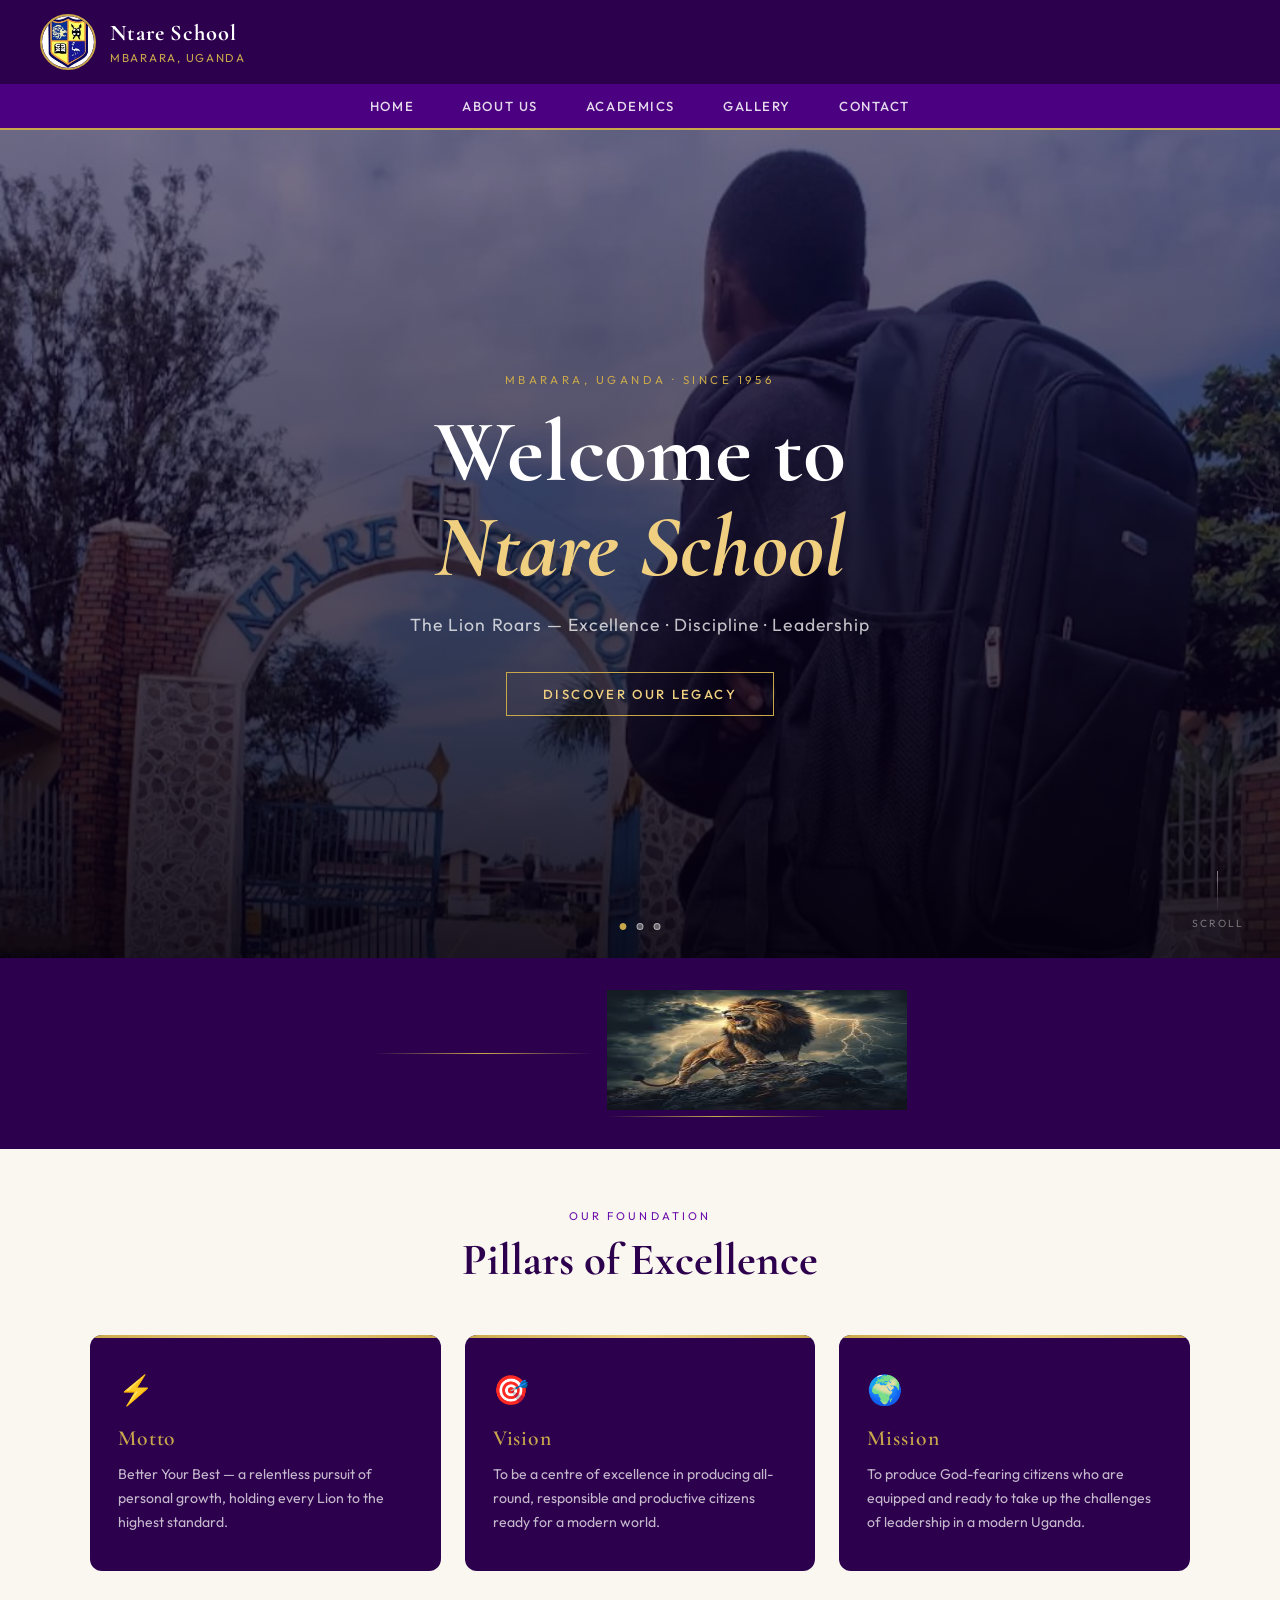
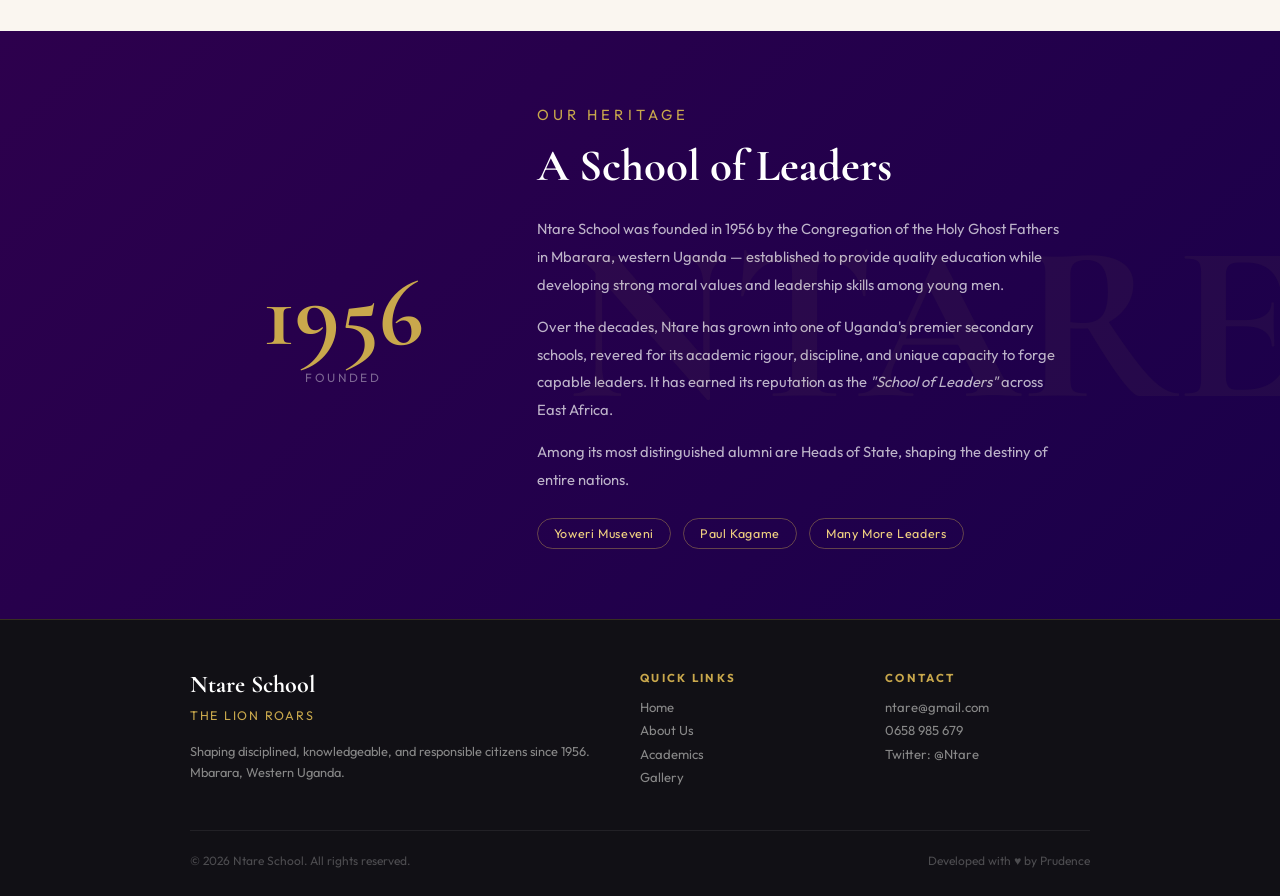
==== commit d7e4b93d: "Update index.html" ====
--- a/index.html
+++ b/index.html
@@ -641,7 +641,7 @@
 <!-- ─── GOLD DIVIDER ─── -->
 <div class="gold-divider">
   <div class="line"></div>
-  <span class="lion-icon"><img src = "ncuncu.jpeg" height ="100px"width ="100px"</span>
+  <span class="lion-icon"><img src = "ncuncu.jpeg" height ="120px"width ="300px"</span>
   <div class="line"></div>
 </div>
 
